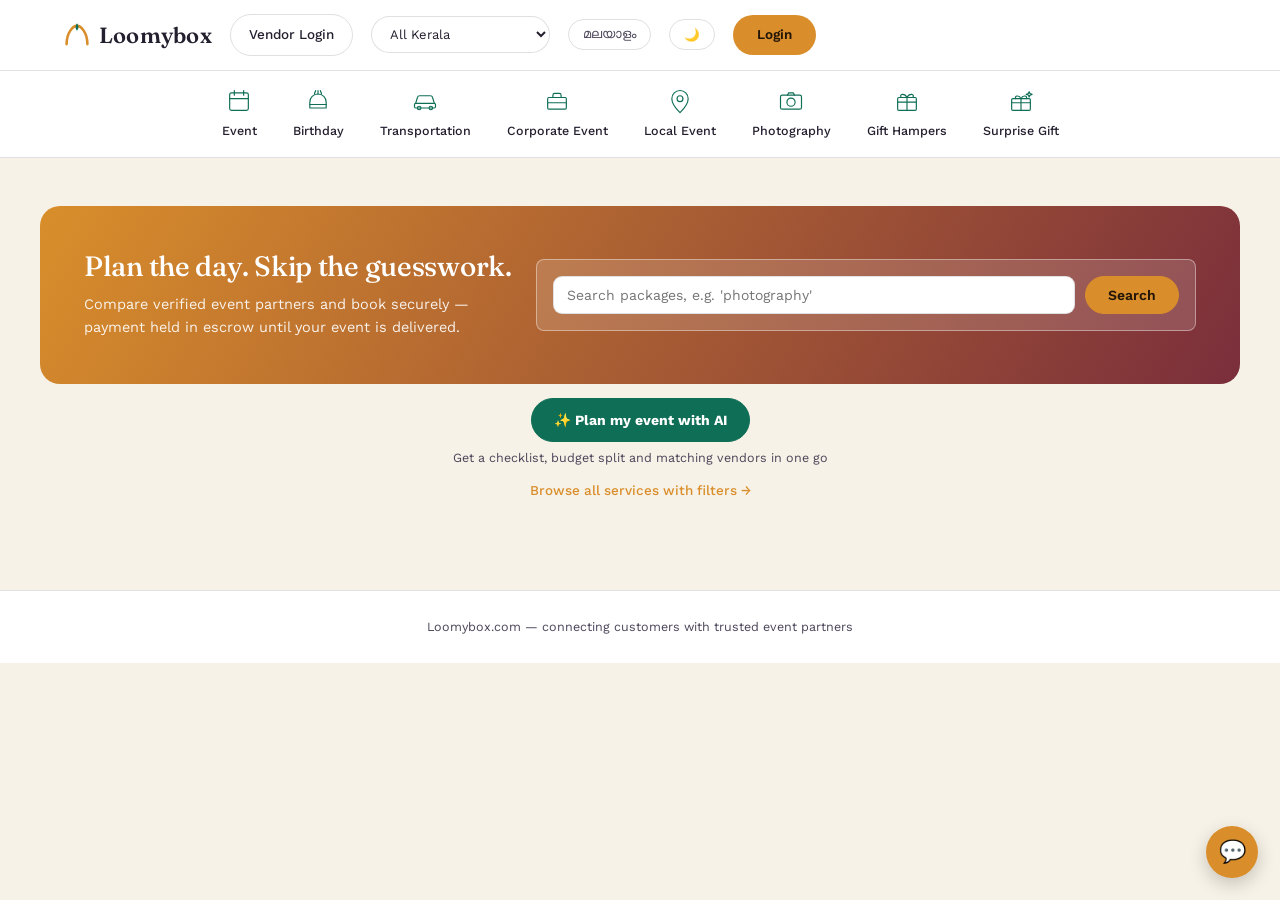
==== loomybox-frontend/index.html @ ffbf301c "Add files via upload" ====
<!DOCTYPE html>
<html lang="en">
<head>
<meta charset="UTF-8">
<meta name="viewport" content="width=device-width, initial-scale=1.0">
<title>Loomybox.com — find and book event services</title>
<link rel="stylesheet" href="assets/style.css">
</head>
<body>

<header><div class="header-inner" id="site-nav"></div></header>
<div class="category-strip">
  <div class="wrap" id="category-strip-links"></div>
</div>

<div class="wrap page">

  <div class="banner">
    <div>
      <h2 id="hero-headline">Plan the day. Skip the guesswork.</h2>
      <p id="hero-subtext">Compare verified event partners and book securely — payment held in escrow until your event is delivered.</p>
    </div>
    <div class="search-bar" style="margin:0;flex:1;min-width:260px">
      <input type="text" id="search-input" placeholder="Search packages, e.g. 'photography'" style="min-width:200px">
      <button class="btn btn-fill" id="hero-search-btn" onclick="goSearch()">Search</button>
    </div>
  </div>

  <div style="text-align:center;margin:14px 0 4px">
    <a href="plan.html" class="btn btn-blue" style="font-weight:700" id="plan-ai-link">✨ Plan my event with AI</a>
    <p style="font-size:12.5px;color:var(--ink-soft);margin-top:6px" id="plan-ai-sub">Get a checklist, budget split and matching vendors in one go</p>
  </div>

  <div class="swiper-wrap" id="photo-swiper" style="display:none">
    <div class="swiper-track" id="swiper-track"></div>
    <button class="swiper-arrow prev" id="swiper-prev" aria-label="Previous">&#8249;</button>
    <button class="swiper-arrow next" id="swiper-next" aria-label="Next">&#8250;</button>
    <div class="swiper-dots" id="swiper-dots"></div>
  </div>

  <p style="text-align:center;margin:10px 0 24px">
    <a href="search.html" style="color:var(--pink);font-size:13.5px;font-weight:500" id="browse-all-link">Browse all services with filters</a>
  </p>

  <!-- Admin-built homepage sections (top placement) — see admin.html "Homepage Sections" -->
  <div id="sections-top"></div>

  <div id="recommended-section"></div>

  <!-- Admin-built homepage sections (bottom placement) — see admin.html "Homepage Sections" -->
  <div id="sections-bottom"></div>
</div>

<footer>Loomybox.com — connecting customers with trusted event partners</footer>

<script src="assets/api.js"></script>
<script>
  // Apply translations (falls back to the English strings already in the
  // markup above if the dictionary doesn't have a key, or if lang is "en").
  document.getElementById("hero-headline").textContent = t("heroHeadline");
  document.getElementById("hero-subtext").textContent = t("heroSubtext");
  document.getElementById("search-input").placeholder = t("searchInputPlaceholder");
  document.getElementById("hero-search-btn").textContent = t("searchButton");
  document.getElementById("plan-ai-link").textContent = t("planWithAi");
  document.getElementById("plan-ai-sub").textContent = t("planWithAiSub");
  document.getElementById("browse-all-link").textContent = t("browseAll") + " →";

  document.getElementById("category-strip-links").innerHTML = CATEGORIES.map(c => `
    <a href="search.html?category=${c.value}">${categoryIconSvg(c.value)}<span>${categoryLabel(c.value)}</span></a>
  `).join("");

  function goSearch() {
    const val = document.getElementById("search-input").value.trim();
    const params = new URLSearchParams();
    if (val) params.set("search", val);
    window.location.href = `search.html${params.toString() ? "?" + params.toString() : ""}`;
  }

  document.getElementById("search-input").addEventListener("keydown", (e) => {
    if (e.key === "Enter") goSearch();
  });

  renderNav("browse");

  loadSiteSettings().then(settings => {
    if (settings.heroHeadline) document.getElementById("hero-headline").textContent = settings.heroHeadline;
    if (settings.heroSubtext) document.getElementById("hero-subtext").textContent = settings.heroSubtext;
    renderHomeSections(settings);
  });

  // Renders the sections built in admin.html → "Homepage Sections", in the order
  // and placement (top/bottom) the admin chose, skipping any turned off there.
  function renderHomeSections(settings) {
    let sections = [];
    try { sections = settings.homeSections ? JSON.parse(settings.homeSections) : []; }
    catch (e) { sections = []; }

    sections = sections.filter(s => s.enabled !== false);
    const top = sections.filter(s => s.placement === "top");
    const bottom = sections.filter(s => (s.placement || "bottom") === "bottom");

    document.getElementById("sections-top").innerHTML = top.map(sectionHtml).join("");
    document.getElementById("sections-bottom").innerHTML = bottom.map(sectionHtml).join("");
  }

  function sectionHtml(s) {
    const title = s.title ? `<h3>${escapeHtml(s.title)}</h3>` : "";
    const body = s.body ? `<p>${escapeHtml(s.body)}</p>` : "";
    const button = (s.buttonText && s.buttonLink)
      ? `<a class="btn btn-fill" href="${escapeHtml(s.buttonLink)}">${escapeHtml(s.buttonText)}</a>`
      : "";

    if (s.type === "banner") {
      const img = s.imageUrl ? `<div class="section-banner-img"><img src="${escapeHtml(s.imageUrl)}" alt="${escapeHtml(s.title || "")}"></div>` : "";
      return `<div class="home-section banner-section">${img}<div class="section-banner-content">${title}${body}${button}</div></div>`;
    }
    return `<div class="home-section text-section">${title}${body}${button}</div>`;
  }

  async function loadRecommended() {
    const section = document.getElementById("recommended-section");
    let recommended = [];
    let heading = "Popular right now";

    // If the person has items in their wishlist, personalize by their most-viewed category.
    const user = getUser();
    if (user && user.role === "CUSTOMER") {
      try {
        const wishlist = await apiFetch("/wishlist");
        if (wishlist.length) {
          const topCategory = wishlist[0].package.vendor.category;
          recommended = await apiFetch(`/packages?category=${topCategory}&sort=rating`);
          heading = "Recommended for you";
        }
      } catch (e) { /* not logged in or no wishlist yet, fall through to popular */ }
    }

    if (!recommended.length) {
      recommended = await apiFetch("/packages?sort=rating");
    }
    recommended = recommended.slice(0, 8);

    if (!recommended.length) { section.innerHTML = ""; return; }

    section.innerHTML = `
      <p class="section-label">${heading}</p>
      <div class="grid">
        ${recommended.map(pkg => `
          <div class="card" style="cursor:pointer" onclick="window.location.href='package.html?id=${pkg.id}'">
            <div class="card-img">${pkg.imageUrl ? `<img src="${pkg.imageUrl}" alt="${pkg.name}">` : categoryIconSvg(pkg.vendor.category)}</div>
            <div class="card-body">
              <div class="cat">${pkg.vendor.category} · ${pkg.vendor.city}</div>
              <h4>${pkg.name}</h4>
              <span class="rating-badge">★ ${pkg.vendor.rating.toFixed(1)}</span>
              ${priceRowHtml(pkg)}
            </div>
          </div>
        `).join("")}
      </div>
    `;
  }

  loadRecommended();

  // ---- Swipeable photo carousel ----
  // Pulls top-rated packages that have a real photo and lets the visitor swipe
  // (touch drag on mobile, mouse drag on desktop) or use the arrows/dots.
  async function loadSwiper() {
    let slides = [];
    try {
      const pkgs = await apiFetch("/packages?sort=rating");
      slides = pkgs.filter(p => p.imageUrl).slice(0, 8);
    } catch (e) { /* backend unreachable — just skip the carousel */ }

    if (!slides.length) return;

    const wrap = document.getElementById("photo-swiper");
    const track = document.getElementById("swiper-track");
    const dotsEl = document.getElementById("swiper-dots");
    wrap.style.display = "block";

    track.innerHTML = slides.map(pkg => `
      <div class="swiper-slide" onclick="window.location.href='package.html?id=${pkg.id}'">
        <img src="${pkg.imageUrl}" alt="${escapeHtml(pkg.name)}" draggable="false">
        <div class="swiper-caption">
          <div class="cat">${escapeHtml(pkg.vendor.category)} · ${escapeHtml(pkg.vendor.city)}</div>
          <h4>${escapeHtml(pkg.name)}</h4>
          <div class="price">₹${pkg.price.toLocaleString("en-IN")}</div>
        </div>
      </div>
    `).join("");

    dotsEl.innerHTML = slides.map((_, i) => `<button data-i="${i}"></button>`).join("");

    let current = 0;
    let autoplayTimer = null;

    function goTo(i) {
      current = (i + slides.length) % slides.length;
      track.style.transform = `translateX(-${current * 100}%)`;
      [...dotsEl.children].forEach((d, idx) => d.classList.toggle("active", idx === current));
    }
    function next() { goTo(current + 1); }
    function prev() { goTo(current - 1); }

    function startAutoplay() { autoplayTimer = setInterval(next, 4500); }
    function stopAutoplay() { clearInterval(autoplayTimer); }

    document.getElementById("swiper-next").addEventListener("click", () => { next(); stopAutoplay(); startAutoplay(); });
    document.getElementById("swiper-prev").addEventListener("click", () => { prev(); stopAutoplay(); startAutoplay(); });
    dotsEl.addEventListener("click", (e) => {
      if (e.target.dataset.i === undefined) return;
      goTo(Number(e.target.dataset.i)); stopAutoplay(); startAutoplay();
    });

    // Drag / swipe support (touch + mouse)
    let startX = 0, deltaX = 0, dragging = false;

    function dragStart(x) { dragging = true; startX = x; deltaX = 0; track.classList.add("dragging"); stopAutoplay(); }
    function dragMove(x) {
      if (!dragging) return;
      deltaX = x - startX;
      track.style.transform = `translateX(calc(-${current * 100}% + ${deltaX}px))`;
    }
    function dragEnd() {
      if (!dragging) return;
      dragging = false;
      track.classList.remove("dragging");
      const threshold = wrap.offsetWidth * 0.15;
      if (deltaX < -threshold) next();
      else if (deltaX > threshold) prev();
      else goTo(current);
      startAutoplay();
    }

    track.addEventListener("touchstart", (e) => dragStart(e.touches[0].clientX), { passive: true });
    track.addEventListener("touchmove", (e) => dragMove(e.touches[0].clientX), { passive: true });
    track.addEventListener("touchend", dragEnd);

    track.addEventListener("mousedown", (e) => { e.preventDefault(); dragStart(e.clientX); });
    window.addEventListener("mousemove", (e) => dragMove(e.clientX));
    window.addEventListener("mouseup", dragEnd);

    goTo(0);
    startAutoplay();
  }

  loadSwiper();
</script>
</body>
</html>
---- loomybox-frontend/assets/style.css ----
@import url('https://fonts.googleapis.com/css2?family=Fraunces:opsz,wght@9..144,500;9..144,600&family=Work+Sans:wght@400;500;600;700&display=swap');

:root{
  /* Palette ported from the new design: marigold (primary), wine (negative/
     accent), teal (positive/secondary) on a warm ivory page. */
  --ink:#241F2E;
  --ink-soft:#4A4458;
  --bg:#F7F2E7;
  --card:#FFFFFF;
  --line:rgba(36,31,46,0.14);
  --pink:#D98E2B;        /* marigold — primary CTA/brand accent */
  --pink-dark:#A8641A;   /* marigold-deep */
  --pink-tint:#F5E6CC;
  --gold:#0F6E56;        /* teal — secondary accent */
  --gold-tint:#DCEFE8;
  --green:#0A4E3E;       /* teal-deep — success/confirmed */
  --green-tint:#DCEFE8;
  --red:#7A2E3B;         /* wine — errors/negative */
  --red-tint:#F1E1E5;
  /* legacy alias — a couple of older pages reference --rose directly */
  --rose:var(--pink);
  --rose-tint:var(--pink-tint);
  color-scheme:light;
}
:root[data-theme="dark"]{
  --ink:#F2EEE6; --ink-soft:#C7C0B4; --bg:#1B1721; --card:#251F2C;
  --line:rgba(242,238,230,0.16);
  --pink:#E8A33D; --pink-dark:#F2BC66; --pink-tint:rgba(232,163,61,0.18);
  --gold:#3FBE96; --gold-tint:rgba(63,190,150,0.16);
  --green:#3FBE96; --green-tint:rgba(63,190,150,0.16);
  --red:#C9707D; --red-tint:rgba(201,112,125,0.16);
  color-scheme:dark;
}
@media (prefers-color-scheme:dark){
  :root:not([data-theme]){
    --ink:#F2EEE6; --ink-soft:#C7C0B4; --bg:#1B1721; --card:#251F2C;
    --line:rgba(242,238,230,0.16);
    --pink:#E8A33D; --pink-dark:#F2BC66; --pink-tint:rgba(232,163,61,0.18);
    --gold:#3FBE96; --gold-tint:rgba(63,190,150,0.16);
    --green:#3FBE96; --green-tint:rgba(63,190,150,0.16);
    --red:#C9707D; --red-tint:rgba(201,112,125,0.16);
    color-scheme:dark;
  }
}
*{box-sizing:border-box;margin:0;padding:0}
body{
  font-family:'Work Sans',sans-serif;
  color:var(--ink);
  background:var(--bg);
  line-height:1.6;
  font-size:15px;
  -webkit-font-smoothing:antialiased;
  transition:background .2s,color .2s;
}
h1,h2,h3{font-family:'Fraunces',serif;font-weight:500;line-height:1.2;letter-spacing:-0.01em;color:var(--ink)}
a{color:inherit;text-decoration:none}
.wrap{max-width:1200px;margin:0 auto;padding:0 24px}
img{max-width:100%;display:block}

/* ---- header ---- */
header{background:var(--card);padding:14px 0;border-bottom:1px solid var(--line)}
.header-inner{display:flex;align-items:center;gap:18px;max-width:1200px;margin:0 auto;padding:0 24px;flex-wrap:wrap}
.logo-block{display:flex;flex-direction:column;line-height:1}
.logo{display:inline-flex;align-items:center;gap:9px}
.logo .logo-word{
  font-family:'Fraunces',serif;font-size:22px;font-weight:600;letter-spacing:0.01em;color:var(--ink);
}
.lang-toggle, .theme-toggle{
  background:none;border:1px solid var(--line);color:var(--ink-soft);font-size:12.5px;font-weight:500;
  padding:7px 14px;border-radius:999px;cursor:pointer;white-space:nowrap;
}
.lang-toggle:hover, .theme-toggle:hover{border-color:var(--ink-soft);color:var(--ink)}
.vendor-pill{
  background:transparent;border:1px solid var(--line);color:var(--ink);font-size:13.5px;font-weight:500;
  padding:9px 18px;border-radius:999px;display:inline-flex;align-items:center;gap:6px;white-space:nowrap;
}
.vendor-pill:hover{border-color:var(--ink-soft)}
.header-search{flex:1;min-width:220px;display:flex;background:var(--card);border:1px solid var(--line);border-radius:999px;overflow:hidden}
.header-search input{border:none;flex:1;padding:11px 18px;font-size:14px;outline:none;background:transparent;color:var(--ink)}
.header-search input::placeholder{color:var(--ink-soft)}
.header-search button{border:none;background:transparent;color:var(--pink);padding:0 18px;cursor:pointer;font-size:16px}
.header-location{
  border:1px solid var(--line);border-radius:999px;padding:9px 14px;font-size:13px;color:var(--ink);
  background:var(--card);min-width:120px;
}
.header-actions{display:flex;align-items:center;gap:22px;color:var(--ink);font-size:13.5px;font-weight:500}
.header-actions a, .header-actions button{color:var(--ink);background:none;border:none;cursor:pointer;font-size:13.5px;font-weight:500;display:flex;align-items:center;gap:6px;transition:color .15s}
.header-actions a:hover, .header-actions button:hover{color:var(--pink)}
.header-actions .btn-login{background:var(--pink);color:#221507;padding:9px 24px;border-radius:999px;font-weight:600}
.header-actions .btn-login:hover{background:var(--pink-dark);color:#221507}
.icon-badge{position:relative}
.icon-badge .count{position:absolute;top:-9px;right:-12px;background:var(--pink);color:#221507;font-size:10px;padding:1px 5px;border-radius:8px;font-weight:700}

/* category strip: icon-over-label row, like Flipkart's homepage nav */
.category-strip{background:var(--card);border-bottom:1px solid var(--line)}
.category-strip .wrap{display:flex;gap:36px;padding:16px 24px;overflow-x:auto;align-items:flex-start;justify-content:center}
.category-strip a{
  display:flex;flex-direction:column;align-items:center;gap:6px;white-space:nowrap;
  font-size:12.5px;font-weight:500;color:var(--ink);flex-shrink:0;transition:transform .15s;
}
.category-strip a:hover{transform:translateY(-2px);color:var(--pink)}
.category-strip svg{width:28px;height:28px;color:var(--gold)}

/* ---- buttons ---- */
.btn{display:inline-block;padding:10px 22px;border-radius:999px;font-size:14px;border:1px solid var(--line);cursor:pointer;background:var(--card);color:var(--ink);font-family:inherit;transition:all .15s}
.btn:hover{border-color:var(--ink-soft)}
.btn-fill{background:var(--pink);border-color:var(--pink);color:#221507;font-weight:600}
.btn-fill:hover{background:var(--pink-dark)}
.btn-blue{background:var(--gold);border-color:var(--gold);color:#fff;font-weight:600}
.btn-blue:hover{filter:brightness(1.08)}
.btn-outline-danger{border-color:var(--red);color:var(--red);background:none}
.btn-outline-danger:hover{background:var(--red-tint)}
.btn-sm{padding:7px 16px;font-size:13px}
.btn:disabled{opacity:0.5;cursor:not-allowed}

/* ---- layout ---- */
.page{padding:28px 0 64px}
.page h1{font-size:24px;margin-bottom:20px}
.section-label{font-size:15px;color:var(--ink);margin-bottom:14px;font-weight:600;font-family:'Fraunces',serif}

/* banner */
.banner{
  background:linear-gradient(120deg,var(--pink),var(--red));color:#fff;border-radius:20px;padding:44px 44px;margin:20px 0 8px;
  display:flex;justify-content:space-between;align-items:center;flex-wrap:wrap;gap:24px;position:relative;overflow:hidden;
}
.banner h2{font-size:28px;margin-bottom:10px;color:#fff}
.banner p{font-size:14.5px;color:rgba(255,255,255,.9);max-width:420px}

/* swipeable photo carousel (homepage) */
.swiper-wrap{margin:20px 0 8px;position:relative;border-radius:14px;overflow:hidden;background:var(--pink-tint)}
.swiper-track{display:flex;touch-action:pan-y;cursor:grab;transition:transform .4s cubic-bezier(.22,.61,.36,1)}
.swiper-track.dragging{transition:none;cursor:grabbing}
.swiper-slide{flex:0 0 100%;position:relative;height:280px;background:var(--pink-tint)}
.swiper-slide img{width:100%;height:100%;object-fit:cover;display:block;pointer-events:none;user-select:none}
.swiper-caption{
  position:absolute;left:0;right:0;bottom:0;padding:22px 28px 18px;
  background:linear-gradient(0deg,rgba(0,0,0,.62),rgba(0,0,0,0));color:#fff;
}
.swiper-caption .cat{font-size:11px;text-transform:uppercase;letter-spacing:.05em;font-weight:600;opacity:.85}
.swiper-caption h4{color:#fff;font-size:18px;margin:4px 0 2px}
.swiper-caption .price{font-size:13.5px;font-weight:600;color:var(--gold-tint)}
.swiper-arrow{
  position:absolute;top:50%;transform:translateY(-50%);width:38px;height:38px;border-radius:50%;
  background:rgba(255,255,255,.85);border:none;display:flex;align-items:center;justify-content:center;
  cursor:pointer;box-shadow:0 2px 8px rgba(0,0,0,.15);color:var(--ink);font-size:16px;z-index:2;transition:background .15s;
}
.swiper-arrow:hover{background:#fff}
.swiper-arrow.prev{left:12px}
.swiper-arrow.next{right:12px}
.swiper-dots{position:absolute;bottom:10px;right:16px;display:flex;gap:6px;z-index:2}
.swiper-dots button{width:7px;height:7px;border-radius:50%;border:none;background:rgba(255,255,255,.55);cursor:pointer;padding:0}
.swiper-dots button.active{background:#fff;width:18px;border-radius:4px}
@media (max-width:640px){
  .swiper-slide{height:190px}
  .swiper-arrow{width:32px;height:32px}
  .swiper-caption h4{font-size:15px}
}

/* homepage sections (admin-built) */
.home-section{margin:32px 0}
.home-section h3{font-size:20px;margin-bottom:8px}
.home-section p{font-size:14px;color:var(--ink-soft);margin-bottom:12px}
.banner-section{background:var(--card);border:1px solid var(--line);border-radius:18px;overflow:hidden;display:flex;flex-wrap:wrap}
.section-banner-img{flex:1;min-width:240px;max-height:260px;overflow:hidden}
.section-banner-img img{width:100%;height:100%;object-fit:cover}
.section-banner-content{flex:1;min-width:240px;padding:28px}
.text-section{background:var(--card);border:1px solid var(--line);border-radius:18px;padding:28px}

/* search + filter row */
.search-bar{display:flex;gap:10px;flex-wrap:wrap;background:rgba(255,255,255,.15);border:1px solid rgba(255,255,255,.4);padding:16px;border-radius:8px}
.search-bar input, .search-bar select{flex:1;min-width:150px}
input, select, textarea{padding:10px 13px;border:1px solid var(--line);border-radius:9px;font-family:inherit;font-size:14px;background:#fff;color:var(--ink)}
textarea{width:100%;resize:vertical}
label{font-size:12px;color:var(--ink-soft);display:block;margin-bottom:5px;font-weight:500}
.field{margin-bottom:16px}

/* main layout: sidebar + grid (used on search.html) */
.shop-layout{display:grid;grid-template-columns:236px 1fr;gap:22px;align-items:start}
.filters-panel{background:var(--card);border:1px solid var(--line);border-radius:16px;padding:20px;position:sticky;top:20px}
.filters-panel h4{font-size:15px;font-weight:600;margin-bottom:16px;font-family:'Work Sans';color:var(--ink)}
.filter-group{margin-bottom:22px}
.filter-group:last-child{margin-bottom:0}
.filter-group .group-title{font-size:12.5px;font-weight:600;margin-bottom:10px;color:var(--ink-soft);text-transform:uppercase;letter-spacing:.03em}
.filter-option{display:flex;align-items:center;gap:9px;font-size:13.5px;margin-bottom:9px;cursor:pointer;color:var(--ink)}
.filter-option input{margin:0;accent-color:var(--pink)}

.results-toolbar{display:flex;justify-content:space-between;align-items:center;background:var(--card);border:1px solid var(--line);padding:13px 18px;border-radius:14px;margin-bottom:16px;flex-wrap:wrap;gap:10px}
.results-toolbar span{font-size:14px;color:var(--ink-soft)}

/* chips */
.chip-row{display:flex;gap:10px;flex-wrap:wrap;margin-bottom:16px}
.chip{padding:9px 18px;border-radius:20px;font-size:13.5px;font-weight:500;cursor:pointer;border:1px solid var(--line);background:var(--card);transition:all .15s;color:var(--ink)}
.chip.active{background:var(--pink);color:#221507;border-color:var(--pink)}

/* ---- product grid / cards ---- */
.grid{display:grid;grid-template-columns:repeat(auto-fill,minmax(210px,1fr));gap:16px}
.card{border:1px solid var(--line);border-radius:16px;overflow:hidden;background:var(--card);position:relative;transition:box-shadow .2s,transform .2s,border-color .2s}
.card:hover{box-shadow:0 8px 22px rgba(33,33,33,.08);transform:translateY(-2px)}
.wishlist-heart{position:absolute;top:10px;right:10px;background:rgba(255,255,255,.95);border-radius:50%;width:30px;height:30px;display:flex;align-items:center;justify-content:center;cursor:pointer;font-size:14px;z-index:2;border:1px solid var(--line);color:var(--ink-soft);transition:all .15s}
.wishlist-heart:hover{color:var(--red)}
.wishlist-heart.active{color:var(--pink);border-color:var(--pink)}
.card-img{height:150px;display:flex;align-items:center;justify-content:center;background:var(--pink-tint);overflow:hidden}
.card-img img{width:100%;height:100%;object-fit:cover}
.card-img svg{width:42px;height:42px;color:var(--pink);opacity:.85}
.card-body{padding:14px}
.card-body .cat{font-size:11px;color:var(--ink-soft);margin-bottom:5px;text-transform:uppercase;letter-spacing:.04em;font-weight:600}
.card-body h4{font-size:14.5px;font-weight:600;margin-bottom:6px;overflow:hidden;text-overflow:ellipsis;white-space:nowrap;font-family:'Work Sans';color:var(--ink)}
.rating-badge{display:inline-flex;align-items:center;gap:3px;background:var(--green);color:#fff;font-size:11px;font-weight:600;padding:3px 7px;border-radius:4px}
.price-row{display:flex;align-items:baseline;gap:8px;margin:9px 0}
.price-row .price{font-size:16px;font-weight:700;color:var(--ink)}
.price-row .original{font-size:12px;color:var(--ink-soft);text-decoration:line-through}
.price-row .discount{font-size:12px;color:var(--green);font-weight:600}
.desc{font-size:12.5px;color:var(--ink-soft);margin-bottom:12px;min-height:32px}

/* forms / auth */
.auth-box{max-width:400px;margin:56px auto;border:1px solid var(--line);border-radius:18px;padding:32px;background:var(--card);box-shadow:0 6px 24px rgba(33,33,33,.06)}
.auth-toggle{display:flex;gap:20px;margin-bottom:22px;border-bottom:1px solid var(--line)}
.auth-toggle button{background:none;border:none;padding:10px 0;font-size:14.5px;color:var(--ink-soft);cursor:pointer;border-bottom:2px solid transparent;font-weight:500}
.auth-toggle button.active{color:var(--ink);border-color:var(--pink);font-weight:600}
.error-msg{color:var(--red);font-size:12.5px;margin-top:10px}
.success-msg{color:var(--green);font-size:12.5px;margin-top:10px}

/* cart / bookings / order list */
.list-item{display:flex;justify-content:space-between;align-items:center;gap:16px;border:1px solid var(--line);border-radius:14px;padding:16px 18px;margin-bottom:12px;flex-wrap:wrap;background:var(--card)}
.list-item .info h4{font-size:14.5px;font-weight:600;margin-bottom:3px;color:var(--ink)}
.list-item .info p{font-size:12.5px;color:var(--ink-soft)}
.badge{font-size:11px;padding:5px 12px;border-radius:20px;white-space:nowrap;font-weight:600;letter-spacing:.02em}
.badge.pending{background:var(--gold-tint);color:#8A6316}
.badge.confirmed{background:var(--green-tint);color:var(--green)}
.badge.completed{background:var(--pink-tint);color:var(--pink)}
.badge.cancelled, .badge.disputed{background:var(--red-tint);color:var(--red)}

.cart-summary{background:var(--card);border:1px solid var(--line);border-radius:16px;padding:22px;max-width:340px;margin-left:auto}
.cart-summary .row{display:flex;justify-content:space-between;font-size:13.5px;padding:7px 0;color:var(--ink-soft)}
.cart-summary .row.total{font-weight:700;font-size:16px;color:var(--ink);border-top:1px solid var(--line);margin-top:8px;padding-top:14px}

/* order tracking timeline */
.order-timeline{display:flex;align-items:flex-start;padding:22px 8px 8px;margin-top:14px}
.timeline-step{flex:1;text-align:center;position:relative}
.timeline-step .dot{width:24px;height:24px;border-radius:50%;background:var(--line);color:#fff;display:flex;align-items:center;justify-content:center;font-size:11px;margin:0 auto 8px;font-weight:700}
.timeline-step.done .dot{background:var(--green)}
.timeline-step.current .dot{background:var(--pink)}
.timeline-step .line{position:absolute;top:12px;left:-50%;width:100%;height:2px;background:var(--line);z-index:-1}
.timeline-step.done .line, .timeline-step.current .line{background:var(--green)}
.timeline-step:first-child .line{display:none}
.timeline-step .label{font-size:11px;color:var(--ink-soft)}
.timeline-step.done .label, .timeline-step.current .label{color:var(--ink);font-weight:500}

.empty-state{text-align:center;padding:64px 20px;color:var(--ink-soft);background:var(--card);border:1px solid var(--line);border-radius:16px;font-size:14px}

footer{padding:26px;text-align:center;font-size:12.5px;color:var(--ink-soft);background:#fff;border-top:1px solid var(--line)}

@media(max-width:800px){
  .shop-layout{grid-template-columns:1fr}
  .filters-panel{position:static}
  .header-search{order:3;width:100%}
  .banner{padding:30px 26px}
}

/* ---- trust signals (verified badge, response time, completed count) ---- */
.trust-row{display:flex;flex-wrap:wrap;gap:6px;margin:6px 0}
.trust-chip{font-size:11px;padding:3px 9px;border-radius:12px;background:var(--pink-tint);color:var(--pink);font-weight:600}
.trust-chip.verified{background:var(--green-tint);color:var(--green)}

/* ---- photo gallery (package detail + vendor dashboard) ---- */
.gallery-main{border-radius:14px;overflow:hidden;background:var(--pink-tint);height:380px;display:flex;align-items:center;justify-content:center;font-size:64px}
.gallery-main img{width:100%;height:100%;object-fit:cover;cursor:zoom-in}
.gallery-thumbs{display:flex;gap:8px;margin-top:8px;overflow-x:auto}
.gallery-thumbs img{width:64px;height:64px;object-fit:cover;border-radius:8px;cursor:pointer;border:2px solid transparent;flex:0 0 auto}
.gallery-thumbs img.active{border-color:var(--pink)}
.mini-gallery{display:flex;gap:6px;flex-wrap:wrap;margin-top:8px}
.mini-gallery .thumb-wrap{position:relative}
.mini-gallery img{width:52px;height:52px;object-fit:cover;border-radius:6px}
.mini-gallery .thumb-remove{position:absolute;top:-6px;right:-6px;width:18px;height:18px;border-radius:50%;background:var(--red);color:#fff;border:none;font-size:11px;line-height:18px;cursor:pointer;padding:0}

/* ---- vendor availability calendar (simple date-list manager) ---- */
.avail-form{display:flex;gap:8px;max-width:360px;margin-bottom:12px}
.avail-list{display:flex;flex-wrap:wrap;gap:8px}
.avail-chip{display:flex;align-items:center;gap:6px;font-size:12.5px;background:var(--card);border:1px solid var(--line);border-radius:8px;padding:6px 10px}
.avail-chip button{border:none;background:none;color:var(--red);cursor:pointer;font-size:13px;padding:0}

/* ---- messaging ---- */
.msg-layout{display:grid;grid-template-columns:280px 1fr;gap:0;border:1px solid var(--line);border-radius:18px;overflow:hidden;height:560px}
.msg-convo-list{border-right:1px solid var(--line);overflow-y:auto;background:var(--pink-tint)}
.msg-convo-item{padding:14px 16px;border-bottom:1px solid var(--line);cursor:pointer}
.msg-convo-item:hover, .msg-convo-item.active{background:var(--card)}
.msg-convo-item h5{font-size:13.5px;margin-bottom:3px}
.msg-convo-item p{font-size:12px;color:var(--ink-soft);overflow:hidden;text-overflow:ellipsis;white-space:nowrap}
.msg-thread{display:flex;flex-direction:column;height:100%}
.msg-thread-body{flex:1;overflow-y:auto;padding:16px;display:flex;flex-direction:column;gap:10px}
.msg-bubble{max-width:70%;padding:9px 13px;border-radius:14px;font-size:13.5px}
.msg-bubble.mine{align-self:flex-end;background:var(--pink);color:#221507;border-bottom-right-radius:3px}
.msg-bubble.theirs{align-self:flex-start;background:var(--pink-tint);border-bottom-left-radius:3px}
.msg-bubble .time{font-size:10px;opacity:.7;margin-top:3px;display:block}
.msg-composer{display:flex;border-top:1px solid var(--line)}
.msg-composer input{flex:1;border:none;padding:12px 14px;font-size:13.5px;outline:none}
.msg-composer button{border:none;background:var(--pink);color:#221507;padding:0 20px;cursor:pointer;font-weight:600}
@media(max-width:700px){.msg-layout{grid-template-columns:1fr;height:auto}.msg-convo-list{max-height:180px}}

/* ---- quote comparison (My Requirements) ---- */
.requirement-card{border:1px solid var(--line);border-radius:16px;padding:16px 18px;margin-bottom:16px}
.quote-compare-row{display:grid;grid-template-columns:repeat(auto-fit,minmax(220px,1fr));gap:12px;margin-top:12px}
.quote-card{border:1px solid var(--line);border-radius:14px;padding:12px 14px;background:var(--card)}
.quote-card.accepted{border-color:var(--green);background:var(--green-tint)}
.quote-card .qprice{font-size:17px;font-weight:700;color:var(--pink)}

/* ---- admin quality/fraud flags ---- */
.flag-item{border-left:3px solid var(--gold);background:var(--gold-tint);border-radius:0 8px 8px 0;padding:10px 14px;margin-bottom:8px;font-size:13px}
.flag-item.severe{border-left-color:var(--red);background:var(--red-tint)}
.flag-type{font-size:10.5px;text-transform:uppercase;letter-spacing:.04em;font-weight:700;color:var(--ink-soft);display:block;margin-bottom:2px}

/* ---- onboarding checklist (vendor dashboard, pending state) ---- */
.onboard-checklist{margin-top:10px}
.onboard-item{display:flex;align-items:center;gap:8px;font-size:13px;padding:5px 0}
.onboard-item .tick{width:16px;height:16px;border-radius:50%;border:2px solid var(--line);flex:0 0 auto;display:flex;align-items:center;justify-content:center;font-size:10px}
.onboard-item.done .tick{background:var(--green);border-color:var(--green);color:#fff}
.onboard-item.done{color:var(--ink-soft);text-decoration:line-through}
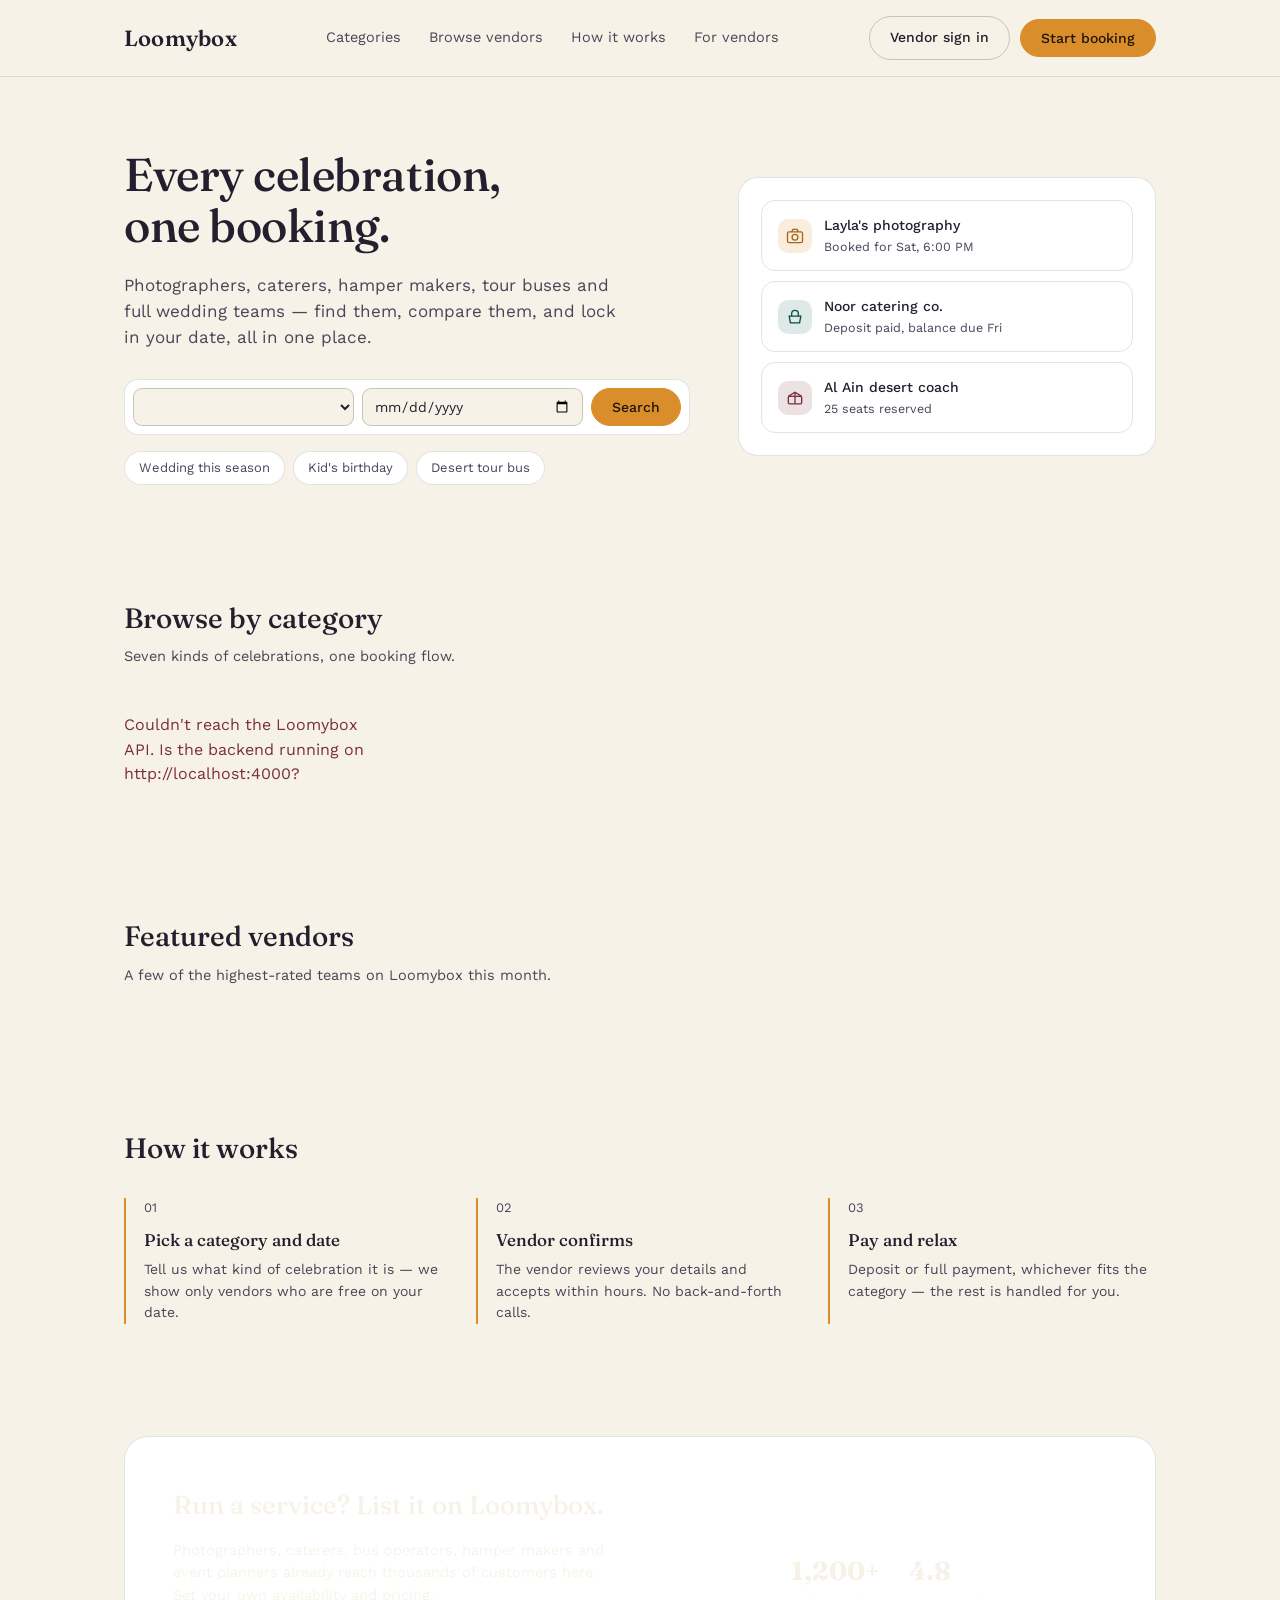
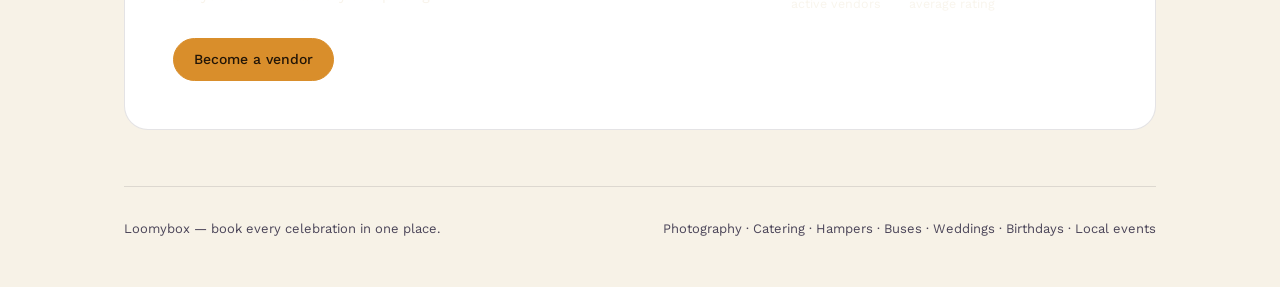
==== commit 0688281b: "Add files via upload" ====
--- a/loomybox-frontend/index.html
+++ b/loomybox-frontend/index.html
@@ -2,250 +2,163 @@
 <html lang="en">
 <head>
 <meta charset="UTF-8">
-<meta name="viewport" content="width=device-width, initial-scale=1.0">
-<title>Loomybox.com — find and book event services</title>
-<link rel="stylesheet" href="assets/style.css">
+<meta name="viewport" content="width=device-width, initial-scale=1, viewport-fit=cover">
+<title>Loomybox — book every celebration in one place</title>
+<link rel="preconnect" href="https://fonts.googleapis.com">
+<link rel="preconnect" href="https://fonts.gstatic.com" crossorigin>
+<link href="https://fonts.googleapis.com/css2?family=Fraunces:opsz,wght@9..144,400;9..144,500;9..144,600&family=Work+Sans:wght@400;500;600&display=swap" rel="stylesheet">
+<link rel="stylesheet" href="css/styles.css">
 </head>
 <body>
 
-<header><div class="header-inner" id="site-nav"></div></header>
-<div class="category-strip">
-  <div class="wrap" id="category-strip-links"></div>
+<nav>
+  <div class="nav-inner">
+    <div class="logo">Loomybox</div>
+    <div class="nav-links">
+      <a href="#categories">Categories</a>
+      <a href="#vendors">Browse vendors</a>
+      <a href="#how">How it works</a>
+      <a href="#vendor-cta">For vendors</a>
+    </div>
+    <div class="nav-cta">
+      <a class="btn" href="vendor.html" style="text-decoration:none;display:inline-block;">Vendor sign in</a>
+      <button class="btn btn-primary" onclick="document.getElementById('categories').scrollIntoView({behavior:'smooth'})">Start booking</button>
+    </div>
+  </div>
+</nav>
+
+<div class="wrap">
+  <section class="hero">
+    <div>
+      <h1>Every celebration,<br>one booking.</h1>
+      <p class="lead">Photographers, caterers, hamper makers, tour buses and full wedding teams — find them, compare them, and lock in your date, all in one place.</p>
+      <div class="search-bar">
+        <select id="hero-category"></select>
+        <input type="date" id="hero-date">
+        <button class="btn btn-primary" onclick="openBookingFor(document.getElementById('hero-category').value)">Search</button>
+      </div>
+      <div class="chip-row">
+        <span class="chip" onclick="openBookingFor('wedding')">Wedding this season</span>
+        <span class="chip" onclick="openBookingFor('birthday')">Kid's birthday</span>
+        <span class="chip" onclick="openBookingFor('bus')">Desert tour bus</span>
+      </div>
+    </div>
+    <div class="hero-visual">
+      <div class="stack-card">
+        <div class="stack-icon" style="background:rgba(217,142,43,0.16)">
+          <svg viewBox="0 0 24 24" fill="none" stroke="var(--marigold-deep)" stroke-width="1.6" width="20" height="20"><rect x="3" y="7" width="18" height="13" rx="2"/><path d="M8 7l1.5-3h5L16 7"/><circle cx="12" cy="13.5" r="3.5"/></svg>
+        </div>
+        <div><div class="stack-title">Layla's photography</div><div class="stack-sub">Booked for Sat, 6:00 PM</div></div>
+      </div>
+      <div class="stack-card">
+        <div class="stack-icon" style="background:rgba(15,110,86,0.14)">
+          <svg viewBox="0 0 24 24" fill="none" stroke="var(--teal-deep)" stroke-width="1.6" width="20" height="20"><path d="M5 11h14l-1.5 8h-11L5 11z"/><path d="M8 11V8a4 4 0 018 0v3"/></svg>
+        </div>
+        <div><div class="stack-title">Noor catering co.</div><div class="stack-sub">Deposit paid, balance due Fri</div></div>
+      </div>
+      <div class="stack-card">
+        <div class="stack-icon" style="background:rgba(122,46,59,0.14)">
+          <svg viewBox="0 0 24 24" fill="none" stroke="var(--wine)" stroke-width="1.6" width="20" height="20"><rect x="4" y="10" width="16" height="9" rx="1.5"/><path d="M4 10l8-5 8 5"/><path d="M12 5v14"/></svg>
+        </div>
+        <div><div class="stack-title">Al Ain desert coach</div><div class="stack-sub">25 seats reserved</div></div>
+      </div>
+    </div>
+  </section>
 </div>
 
-<div class="wrap page">
+<div class="wrap" id="categories">
+  <section class="section">
+    <div class="section-head">
+      <div><h2>Browse by category</h2><p>Seven kinds of celebrations, one booking flow.</p></div>
+    </div>
+    <div class="cat-grid" id="cat-grid"></div>
+  </section>
+</div>
 
-  <div class="banner">
-    <div>
-      <h2 id="hero-headline">Plan the day. Skip the guesswork.</h2>
-      <p id="hero-subtext">Compare verified event partners and book securely — payment held in escrow until your event is delivered.</p>
+<div class="wrap" id="vendors">
+  <section class="section">
+    <div class="section-head">
+      <div><h2>Featured vendors</h2><p>A few of the highest-rated teams on Loomybox this month.</p></div>
     </div>
-    <div class="search-bar" style="margin:0;flex:1;min-width:260px">
-      <input type="text" id="search-input" placeholder="Search packages, e.g. 'photography'" style="min-width:200px">
-      <button class="btn btn-fill" id="hero-search-btn" onclick="goSearch()">Search</button>
+    <div class="vendor-grid" id="vendor-grid"></div>
+  </section>
+</div>
+
+<div class="wrap" id="how">
+  <section class="section">
+    <div class="section-head"><h2>How it works</h2></div>
+    <div class="steps">
+      <div class="step"><div class="num">01</div><h3>Pick a category and date</h3><p>Tell us what kind of celebration it is — we show only vendors who are free on your date.</p></div>
+      <div class="step"><div class="num">02</div><h3>Vendor confirms</h3><p>The vendor reviews your details and accepts within hours. No back-and-forth calls.</p></div>
+      <div class="step"><div class="num">03</div><h3>Pay and relax</h3><p>Deposit or full payment, whichever fits the category — the rest is handled for you.</p></div>
+    </div>
+  </section>
+</div>
+
+<div class="wrap" id="vendor-cta">
+  <section class="section">
+    <div class="band">
+      <div>
+        <h2>Run a service? List it on Loomybox.</h2>
+        <p>Photographers, caterers, bus operators, hamper makers and event planners already reach thousands of customers here. Set your own availability and pricing.</p>
+        <a class="btn btn-primary" style="margin-top:16px;display:inline-block;text-decoration:none;" href="vendor.html">Become a vendor</a>
+      </div>
+      <div class="band-stats">
+        <div class="band-stat"><b>1,200+</b><span>active vendors</span></div>
+        <div class="band-stat"><b>4.8</b><span>average rating</span></div>
+      </div>
+    </div>
+  </section>
+</div>
+
+<div class="wrap">
+  <footer>
+    <div>Loomybox — book every celebration in one place.</div>
+    <div>Photography · Catering · Hampers · Buses · Weddings · Birthdays · Local events</div>
+  </footer>
+</div>
+
+<div class="modal-overlay" id="modal-overlay">
+  <div class="modal">
+    <div id="modal-form-view">
+      <div class="modal-head">
+        <h3>Request a booking</h3>
+        <button class="modal-close" aria-label="Close" onclick="closeModal()">&times;</button>
+      </div>
+      <p class="modal-sub" id="modal-sub">Tell us the details and the vendor will confirm within 24 hours.</p>
+      <div class="field">
+        <label class="field-label">Category</label>
+        <select id="modal-category" onchange="onCategoryChange()"></select>
+      </div>
+      <div class="field">
+        <label class="field-label">Vendor</label>
+        <select id="modal-vendor" onchange="renderDynamicFields()"></select>
+      </div>
+      <div class="row2">
+        <div class="field"><label class="field-label">Your name</label><input type="text" id="modal-name" placeholder="Full name"></div>
+        <div class="field"><label class="field-label">Email</label><input type="email" id="modal-email" placeholder="you@example.com"></div>
+      </div>
+      <div class="row2">
+        <div class="field"><label class="field-label">Date</label><input type="date" id="modal-date"></div>
+        <div class="field"><label class="field-label">Time</label><input type="time" id="modal-time"></div>
+      </div>
+      <div id="dynamic-fields"></div>
+      <div class="note" id="payment-note"></div>
+      <div id="form-error"></div>
+      <button class="btn btn-primary" style="width:100%;" onclick="submitBooking()">Request booking</button>
+    </div>
+    <div id="modal-confirm-view" style="display:none;">
+      <div class="confirm-view">
+        <svg class="confirm-icon" viewBox="0 0 24 24" fill="none" stroke="currentColor" stroke-width="1.6"><circle cx="12" cy="12" r="10"/><path d="M8 12.5l2.5 2.5L16 9"/></svg>
+        <h3 style="margin-bottom:8px;">Request sent</h3>
+        <p class="modal-sub" id="confirm-text">The vendor usually responds within a few hours. We'll email you as soon as it's confirmed.</p>
+        <button class="btn btn-primary" style="margin-top:8px;" onclick="closeModal()">Done</button>
+      </div>
     </div>
   </div>
-
-  <div style="text-align:center;margin:14px 0 4px">
-    <a href="plan.html" class="btn btn-blue" style="font-weight:700" id="plan-ai-link">✨ Plan my event with AI</a>
-    <p style="font-size:12.5px;color:var(--ink-soft);margin-top:6px" id="plan-ai-sub">Get a checklist, budget split and matching vendors in one go</p>
-  </div>
-
-  <div class="swiper-wrap" id="photo-swiper" style="display:none">
-    <div class="swiper-track" id="swiper-track"></div>
-    <button class="swiper-arrow prev" id="swiper-prev" aria-label="Previous">&#8249;</button>
-    <button class="swiper-arrow next" id="swiper-next" aria-label="Next">&#8250;</button>
-    <div class="swiper-dots" id="swiper-dots"></div>
-  </div>
-
-  <p style="text-align:center;margin:10px 0 24px">
-    <a href="search.html" style="color:var(--pink);font-size:13.5px;font-weight:500" id="browse-all-link">Browse all services with filters</a>
-  </p>
-
-  <!-- Admin-built homepage sections (top placement) — see admin.html "Homepage Sections" -->
-  <div id="sections-top"></div>
-
-  <div id="recommended-section"></div>
-
-  <!-- Admin-built homepage sections (bottom placement) — see admin.html "Homepage Sections" -->
-  <div id="sections-bottom"></div>
 </div>
 
-<footer>Loomybox.com — connecting customers with trusted event partners</footer>
-
-<script src="assets/api.js"></script>
-<script>
-  // Apply translations (falls back to the English strings already in the
-  // markup above if the dictionary doesn't have a key, or if lang is "en").
-  document.getElementById("hero-headline").textContent = t("heroHeadline");
-  document.getElementById("hero-subtext").textContent = t("heroSubtext");
-  document.getElementById("search-input").placeholder = t("searchInputPlaceholder");
-  document.getElementById("hero-search-btn").textContent = t("searchButton");
-  document.getElementById("plan-ai-link").textContent = t("planWithAi");
-  document.getElementById("plan-ai-sub").textContent = t("planWithAiSub");
-  document.getElementById("browse-all-link").textContent = t("browseAll") + " →";
-
-  document.getElementById("category-strip-links").innerHTML = CATEGORIES.map(c => `
-    <a href="search.html?category=${c.value}">${categoryIconSvg(c.value)}<span>${categoryLabel(c.value)}</span></a>
-  `).join("");
-
-  function goSearch() {
-    const val = document.getElementById("search-input").value.trim();
-    const params = new URLSearchParams();
-    if (val) params.set("search", val);
-    window.location.href = `search.html${params.toString() ? "?" + params.toString() : ""}`;
-  }
-
-  document.getElementById("search-input").addEventListener("keydown", (e) => {
-    if (e.key === "Enter") goSearch();
-  });
-
-  renderNav("browse");
-
-  loadSiteSettings().then(settings => {
-    if (settings.heroHeadline) document.getElementById("hero-headline").textContent = settings.heroHeadline;
-    if (settings.heroSubtext) document.getElementById("hero-subtext").textContent = settings.heroSubtext;
-    renderHomeSections(settings);
-  });
-
-  // Renders the sections built in admin.html → "Homepage Sections", in the order
-  // and placement (top/bottom) the admin chose, skipping any turned off there.
-  function renderHomeSections(settings) {
-    let sections = [];
-    try { sections = settings.homeSections ? JSON.parse(settings.homeSections) : []; }
-    catch (e) { sections = []; }
-
-    sections = sections.filter(s => s.enabled !== false);
-    const top = sections.filter(s => s.placement === "top");
-    const bottom = sections.filter(s => (s.placement || "bottom") === "bottom");
-
-    document.getElementById("sections-top").innerHTML = top.map(sectionHtml).join("");
-    document.getElementById("sections-bottom").innerHTML = bottom.map(sectionHtml).join("");
-  }
-
-  function sectionHtml(s) {
-    const title = s.title ? `<h3>${escapeHtml(s.title)}</h3>` : "";
-    const body = s.body ? `<p>${escapeHtml(s.body)}</p>` : "";
-    const button = (s.buttonText && s.buttonLink)
-      ? `<a class="btn btn-fill" href="${escapeHtml(s.buttonLink)}">${escapeHtml(s.buttonText)}</a>`
-      : "";
-
-    if (s.type === "banner") {
-      const img = s.imageUrl ? `<div class="section-banner-img"><img src="${escapeHtml(s.imageUrl)}" alt="${escapeHtml(s.title || "")}"></div>` : "";
-      return `<div class="home-section banner-section">${img}<div class="section-banner-content">${title}${body}${button}</div></div>`;
-    }
-    return `<div class="home-section text-section">${title}${body}${button}</div>`;
-  }
-
-  async function loadRecommended() {
-    const section = document.getElementById("recommended-section");
-    let recommended = [];
-    let heading = "Popular right now";
-
-    // If the person has items in their wishlist, personalize by their most-viewed category.
-    const user = getUser();
-    if (user && user.role === "CUSTOMER") {
-      try {
-        const wishlist = await apiFetch("/wishlist");
-        if (wishlist.length) {
-          const topCategory = wishlist[0].package.vendor.category;
-          recommended = await apiFetch(`/packages?category=${topCategory}&sort=rating`);
-          heading = "Recommended for you";
-        }
-      } catch (e) { /* not logged in or no wishlist yet, fall through to popular */ }
-    }
-
-    if (!recommended.length) {
-      recommended = await apiFetch("/packages?sort=rating");
-    }
-    recommended = recommended.slice(0, 8);
-
-    if (!recommended.length) { section.innerHTML = ""; return; }
-
-    section.innerHTML = `
-      <p class="section-label">${heading}</p>
-      <div class="grid">
-        ${recommended.map(pkg => `
-          <div class="card" style="cursor:pointer" onclick="window.location.href='package.html?id=${pkg.id}'">
-            <div class="card-img">${pkg.imageUrl ? `<img src="${pkg.imageUrl}" alt="${pkg.name}">` : categoryIconSvg(pkg.vendor.category)}</div>
-            <div class="card-body">
-              <div class="cat">${pkg.vendor.category} · ${pkg.vendor.city}</div>
-              <h4>${pkg.name}</h4>
-              <span class="rating-badge">★ ${pkg.vendor.rating.toFixed(1)}</span>
-              ${priceRowHtml(pkg)}
-            </div>
-          </div>
-        `).join("")}
-      </div>
-    `;
-  }
-
-  loadRecommended();
-
-  // ---- Swipeable photo carousel ----
-  // Pulls top-rated packages that have a real photo and lets the visitor swipe
-  // (touch drag on mobile, mouse drag on desktop) or use the arrows/dots.
-  async function loadSwiper() {
-    let slides = [];
-    try {
-      const pkgs = await apiFetch("/packages?sort=rating");
-      slides = pkgs.filter(p => p.imageUrl).slice(0, 8);
-    } catch (e) { /* backend unreachable — just skip the carousel */ }
-
-    if (!slides.length) return;
-
-    const wrap = document.getElementById("photo-swiper");
-    const track = document.getElementById("swiper-track");
-    const dotsEl = document.getElementById("swiper-dots");
-    wrap.style.display = "block";
-
-    track.innerHTML = slides.map(pkg => `
-      <div class="swiper-slide" onclick="window.location.href='package.html?id=${pkg.id}'">
-        <img src="${pkg.imageUrl}" alt="${escapeHtml(pkg.name)}" draggable="false">
-        <div class="swiper-caption">
-          <div class="cat">${escapeHtml(pkg.vendor.category)} · ${escapeHtml(pkg.vendor.city)}</div>
-          <h4>${escapeHtml(pkg.name)}</h4>
-          <div class="price">₹${pkg.price.toLocaleString("en-IN")}</div>
-        </div>
-      </div>
-    `).join("");
-
-    dotsEl.innerHTML = slides.map((_, i) => `<button data-i="${i}"></button>`).join("");
-
-    let current = 0;
-    let autoplayTimer = null;
-
-    function goTo(i) {
-      current = (i + slides.length) % slides.length;
-      track.style.transform = `translateX(-${current * 100}%)`;
-      [...dotsEl.children].forEach((d, idx) => d.classList.toggle("active", idx === current));
-    }
-    function next() { goTo(current + 1); }
-    function prev() { goTo(current - 1); }
-
-    function startAutoplay() { autoplayTimer = setInterval(next, 4500); }
-    function stopAutoplay() { clearInterval(autoplayTimer); }
-
-    document.getElementById("swiper-next").addEventListener("click", () => { next(); stopAutoplay(); startAutoplay(); });
-    document.getElementById("swiper-prev").addEventListener("click", () => { prev(); stopAutoplay(); startAutoplay(); });
-    dotsEl.addEventListener("click", (e) => {
-      if (e.target.dataset.i === undefined) return;
-      goTo(Number(e.target.dataset.i)); stopAutoplay(); startAutoplay();
-    });
-
-    // Drag / swipe support (touch + mouse)
-    let startX = 0, deltaX = 0, dragging = false;
-
-    function dragStart(x) { dragging = true; startX = x; deltaX = 0; track.classList.add("dragging"); stopAutoplay(); }
-    function dragMove(x) {
-      if (!dragging) return;
-      deltaX = x - startX;
-      track.style.transform = `translateX(calc(-${current * 100}% + ${deltaX}px))`;
-    }
-    function dragEnd() {
-      if (!dragging) return;
-      dragging = false;
-      track.classList.remove("dragging");
-      const threshold = wrap.offsetWidth * 0.15;
-      if (deltaX < -threshold) next();
-      else if (deltaX > threshold) prev();
-      else goTo(current);
-      startAutoplay();
-    }
-
-    track.addEventListener("touchstart", (e) => dragStart(e.touches[0].clientX), { passive: true });
-    track.addEventListener("touchmove", (e) => dragMove(e.touches[0].clientX), { passive: true });
-    track.addEventListener("touchend", dragEnd);
-
-    track.addEventListener("mousedown", (e) => { e.preventDefault(); dragStart(e.clientX); });
-    window.addEventListener("mousemove", (e) => dragMove(e.clientX));
-    window.addEventListener("mouseup", dragEnd);
-
-    goTo(0);
-    startAutoplay();
-  }
-
-  loadSwiper();
-</script>
+<script src="js/api.js"></script>
+<script src="js/app.js"></script>
 </body>
 </html>
--- a/loomybox-frontend/css/styles.css
+++ b/loomybox-frontend/css/styles.css
@@ -0,0 +1,205 @@
+:root {
+  --ink: #241F2E;
+  --ink-soft: #4A4458;
+  --page: #F7F2E7;
+  --card: #FFFFFF;
+  --line: rgba(36,31,46,0.12);
+  --line-strong: rgba(36,31,46,0.22);
+  --marigold: #D98E2B;
+  --marigold-deep: #A8641A;
+  --wine: #7A2E3B;
+  --teal: #0F6E56;
+  --teal-deep: #0A4E3E;
+  color-scheme: light;
+}
+:root[data-theme="dark"] {
+  --ink: #F2EEE6;
+  --ink-soft: #C7C0B4;
+  --page: #1B1721;
+  --card: #251F2C;
+  --line: rgba(242,238,230,0.14);
+  --line-strong: rgba(242,238,230,0.24);
+  --marigold: #E8A33D;
+  --marigold-deep: #F2BC66;
+  --wine: #C9707D;
+  --teal: #3FBE96;
+  --teal-deep: #6FD3B4;
+  color-scheme: dark;
+}
+@media (prefers-color-scheme: dark) {
+  :root:not([data-theme]) {
+    --ink: #F2EEE6; --ink-soft: #C7C0B4; --page: #1B1721; --card: #251F2C;
+    --line: rgba(242,238,230,0.14); --line-strong: rgba(242,238,230,0.24);
+    --marigold: #E8A33D; --marigold-deep: #F2BC66; --wine: #C9707D;
+    --teal: #3FBE96; --teal-deep: #6FD3B4; color-scheme: dark;
+  }
+}
+* { box-sizing: border-box; }
+html { scroll-padding-top: calc(72px + env(safe-area-inset-top, 0px)); }
+body {
+  margin: 0; background: var(--page); color: var(--ink);
+  font-family: 'Work Sans', sans-serif; line-height: 1.55;
+  padding-top: env(safe-area-inset-top, 0px);
+  padding-bottom: env(safe-area-inset-bottom, 0px);
+}
+h1, h2, h3 { font-family: 'Fraunces', serif; font-weight: 500; margin: 0; }
+a { color: inherit; }
+.wrap { max-width: 1080px; margin: 0 auto; padding: 0 24px; }
+img, svg { max-width: 100%; }
+
+/* Nav */
+nav {
+  position: sticky; top: 0; z-index: 20; background: var(--page);
+  border-bottom: 0.5px solid var(--line);
+  padding-top: env(safe-area-inset-top, 0px);
+}
+.nav-inner { display: flex; align-items: center; justify-content: space-between; padding: 16px 24px; max-width: 1080px; margin: 0 auto; }
+.logo { font-family: 'Fraunces', serif; font-size: 22px; font-weight: 600; letter-spacing: 0.01em; }
+.nav-links { display: flex; gap: 28px; font-size: 14.5px; }
+.nav-links a { text-decoration: none; color: var(--ink-soft); }
+.nav-links a:hover { color: var(--ink); }
+.nav-cta { display: flex; gap: 10px; align-items: center; }
+.btn {
+  font-family: 'Work Sans', sans-serif; font-size: 14px; font-weight: 500;
+  border-radius: 999px; padding: 10px 20px; border: 0.5px solid var(--line-strong);
+  background: transparent; color: var(--ink); cursor: pointer; white-space: nowrap;
+}
+.btn:hover { border-color: var(--ink-soft); }
+.btn-primary { background: var(--marigold); border-color: var(--marigold); color: #221507; }
+.btn-primary:hover { background: var(--marigold-deep); border-color: var(--marigold-deep); }
+@media (max-width: 720px) { .nav-links { display: none; } }
+
+/* Hero */
+.hero { padding: 72px 0 56px; display: grid; grid-template-columns: 1.15fr 0.85fr; gap: 48px; align-items: center; }
+.hero h1 { font-size: 46px; line-height: 1.12; letter-spacing: -0.01em; }
+.hero p.lead { font-size: 17px; color: var(--ink-soft); max-width: 46ch; margin: 20px 0 28px; }
+@media (max-width: 860px) { .hero { grid-template-columns: 1fr; } .hero h1 { font-size: 34px; } }
+
+.search-bar {
+  display: flex; gap: 8px; background: var(--card); border: 0.5px solid var(--line);
+  border-radius: 14px; padding: 8px; flex-wrap: wrap;
+}
+.search-bar select, .search-bar input { flex: 1; min-width: 140px; }
+.search-bar button { flex-shrink: 0; }
+
+.chip-row { display: flex; gap: 8px; flex-wrap: wrap; margin-top: 16px; }
+.chip {
+  font-size: 13px; padding: 6px 14px; border-radius: 999px; border: 0.5px solid var(--line);
+  background: var(--card); cursor: pointer; color: var(--ink-soft);
+}
+.chip:hover { border-color: var(--line-strong); color: var(--ink); }
+
+.hero-visual {
+  background: var(--card); border: 0.5px solid var(--line); border-radius: 20px;
+  padding: 22px; position: relative;
+}
+.hero-visual .stack-card {
+  border-radius: 14px; padding: 14px 16px; margin-bottom: 10px; display: flex; align-items: center; gap: 12px;
+  border: 0.5px solid var(--line);
+}
+.hero-visual .stack-card:last-child { margin-bottom: 0; }
+.stack-icon { width: 34px; height: 34px; border-radius: 10px; display: flex; align-items: center; justify-content: center; flex-shrink: 0; }
+.stack-title { font-size: 14px; font-weight: 500; }
+.stack-sub { font-size: 12.5px; color: var(--ink-soft); }
+
+/* Section headers */
+.section { padding: 56px 0; }
+.section-head { display: flex; align-items: baseline; justify-content: space-between; margin-bottom: 28px; gap: 16px; flex-wrap: wrap; }
+.section-head h2 { font-size: 28px; }
+.section-head p { color: var(--ink-soft); font-size: 14.5px; margin: 6px 0 0; }
+
+/* Categories */
+.cat-grid { display: grid; grid-template-columns: repeat(4, 1fr); gap: 14px; }
+@media (max-width: 860px) { .cat-grid { grid-template-columns: repeat(2, 1fr); } }
+.cat-card {
+  background: var(--card); border: 0.5px solid var(--line); border-radius: 16px;
+  padding: 22px 18px; cursor: pointer; text-align: left;
+}
+.cat-card:hover { border-color: var(--line-strong); }
+.cat-icon { width: 38px; height: 38px; margin-bottom: 14px; color: var(--teal-deep); }
+.cat-card h3 { font-size: 16px; font-weight: 500; margin-bottom: 4px; font-family: 'Work Sans', sans-serif; }
+.cat-card p { font-size: 13px; color: var(--ink-soft); margin: 0; }
+
+/* Vendor cards */
+.vendor-grid { display: grid; grid-template-columns: repeat(3, 1fr); gap: 16px; }
+@media (max-width: 860px) { .vendor-grid { grid-template-columns: 1fr; } }
+.vendor-card { background: var(--card); border: 0.5px solid var(--line); border-radius: 16px; overflow: hidden; }
+.vendor-thumb { height: 120px; background: linear-gradient(135deg, var(--marigold) 0%, var(--wine) 100%); opacity: 0.85; }
+.vendor-body { padding: 16px 18px 18px; }
+.vendor-tag { font-size: 12px; color: var(--teal-deep); font-weight: 500; margin-bottom: 6px; }
+.vendor-name { font-size: 16px; font-weight: 500; margin-bottom: 4px; }
+.vendor-meta { font-size: 13px; color: var(--ink-soft); margin-bottom: 14px; }
+.vendor-foot { display: flex; align-items: center; justify-content: space-between; }
+.vendor-price { font-size: 14px; font-weight: 500; }
+.vendor-price span { font-weight: 400; color: var(--ink-soft); font-size: 12.5px; }
+
+/* Steps */
+.steps { display: grid; grid-template-columns: repeat(3, 1fr); gap: 24px; }
+@media (max-width: 860px) { .steps { grid-template-columns: 1fr; } }
+.step { border-left: 2px solid var(--marigold); padding-left: 18px; }
+.step .num { font-size: 13px; color: var(--ink-soft); margin-bottom: 8px; }
+.step h3 { font-size: 17px; margin-bottom: 6px; }
+.step p { font-size: 14px; color: var(--ink-soft); margin: 0; }
+
+/* Vendor CTA band */
+.band { background: var(--ink); color: var(--page); border-radius: 24px; padding: 48px; display: grid; grid-template-columns: 1.3fr 0.7fr; gap: 32px; align-items: center; }
+:root[data-theme="dark"] .band, :root:not([data-theme]) .band { background: var(--card); border: 0.5px solid var(--line); }
+@media (prefers-color-scheme: dark) { :root:not([data-theme]) .band { background: var(--card); border: 0.5px solid var(--line); color: var(--ink); } }
+.band h2 { font-size: 26px; margin-bottom: 12px; }
+.band p { font-size: 14.5px; opacity: 0.85; max-width: 48ch; }
+.band-stats { display: flex; gap: 28px; }
+.band-stat b { font-family: 'Fraunces', serif; font-size: 26px; display: block; }
+.band-stat span { font-size: 12.5px; opacity: 0.75; }
+@media (max-width: 860px) { .band { grid-template-columns: 1fr; padding: 32px 24px; } }
+
+footer { border-top: 0.5px solid var(--line); padding: 32px 0 48px; font-size: 13px; color: var(--ink-soft); display: flex; justify-content: space-between; flex-wrap: wrap; gap: 12px; }
+
+/* Modal */
+.modal-overlay {
+  position: fixed; inset: 0; background: rgba(20,16,26,0.55); display: none;
+  align-items: flex-start; justify-content: center; z-index: 50; padding: 40px 16px;
+  overflow-y: auto;
+}
+.modal-overlay.open { display: flex; }
+.modal {
+  background: var(--card); border-radius: 18px; max-width: 460px; width: 100%;
+  padding: 24px; border: 0.5px solid var(--line);
+}
+.modal-head { display: flex; justify-content: space-between; align-items: center; margin-bottom: 6px; }
+.modal-head h3 { font-size: 19px; }
+.modal-close { background: none; border: none; cursor: pointer; color: var(--ink-soft); font-size: 20px; line-height: 1; padding: 4px; }
+.modal-sub { font-size: 13px; color: var(--ink-soft); margin: 0 0 18px; }
+label.field-label { font-size: 13px; color: var(--ink-soft); display: block; margin: 0 0 5px; }
+.field { margin-bottom: 12px; }
+input, select, textarea {
+  width: 100%; font-family: 'Work Sans', sans-serif; font-size: 14px; padding: 9px 11px;
+  border-radius: 9px; border: 0.5px solid var(--line-strong); background: var(--page); color: var(--ink);
+}
+input:focus, select:focus, textarea:focus { outline: none; box-shadow: 0 0 0 2px var(--teal); }
+.row2 { display: flex; gap: 10px; }
+.row2 .field { flex: 1; }
+.note { font-size: 12.5px; color: var(--ink-soft); background: var(--page); border-radius: 9px; padding: 10px 12px; margin: 4px 0 16px; border: 0.5px solid var(--line); }
+.error-text { font-size: 12.5px; color: var(--wine); margin-top: 4px; }
+.confirm-view { text-align: center; padding: 12px 0; }
+.confirm-icon { width: 48px; height: 48px; margin: 0 auto 14px; color: var(--teal-deep); }
+
+/* Vendor dashboard */
+.login-card { max-width: 380px; margin: 64px auto; background: var(--card); border: 0.5px solid var(--line); border-radius: 16px; padding: 28px; }
+.login-card h2 { margin-bottom: 6px; }
+.login-card p { color: var(--ink-soft); font-size: 14px; margin: 0 0 20px; }
+.dash-header { display: flex; align-items: center; justify-content: space-between; padding: 24px 0; }
+.dash-header p { color: var(--ink-soft); font-size: 14px; margin: 2px 0 0; }
+.summary-row { display: grid; grid-template-columns: repeat(4, 1fr); gap: 14px; margin-bottom: 28px; }
+@media (max-width: 720px) { .summary-row { grid-template-columns: repeat(2, 1fr); } }
+.summary-card { background: var(--card); border: 0.5px solid var(--line); border-radius: 14px; padding: 16px 18px; }
+.summary-card b { font-family: 'Fraunces', serif; font-size: 26px; display: block; }
+.summary-card span { font-size: 12.5px; color: var(--ink-soft); }
+.booking-row { background: var(--card); border: 0.5px solid var(--line); border-radius: 14px; padding: 16px 18px; margin-bottom: 12px; display: flex; justify-content: space-between; align-items: center; gap: 16px; flex-wrap: wrap; }
+.booking-info b { font-size: 15px; display: block; margin-bottom: 3px; }
+.booking-info span { font-size: 13px; color: var(--ink-soft); }
+.booking-actions { display: flex; gap: 8px; align-items: center; }
+.badge { font-size: 12px; padding: 4px 11px; border-radius: 999px; font-weight: 500; }
+.badge-pending { background: rgba(217,142,43,0.16); color: var(--marigold-deep); }
+.badge-accepted { background: rgba(15,110,86,0.16); color: var(--teal-deep); }
+.badge-declined { background: rgba(122,46,59,0.16); color: var(--wine); }
+.empty-state { text-align: center; color: var(--ink-soft); font-size: 14px; padding: 48px 0; }
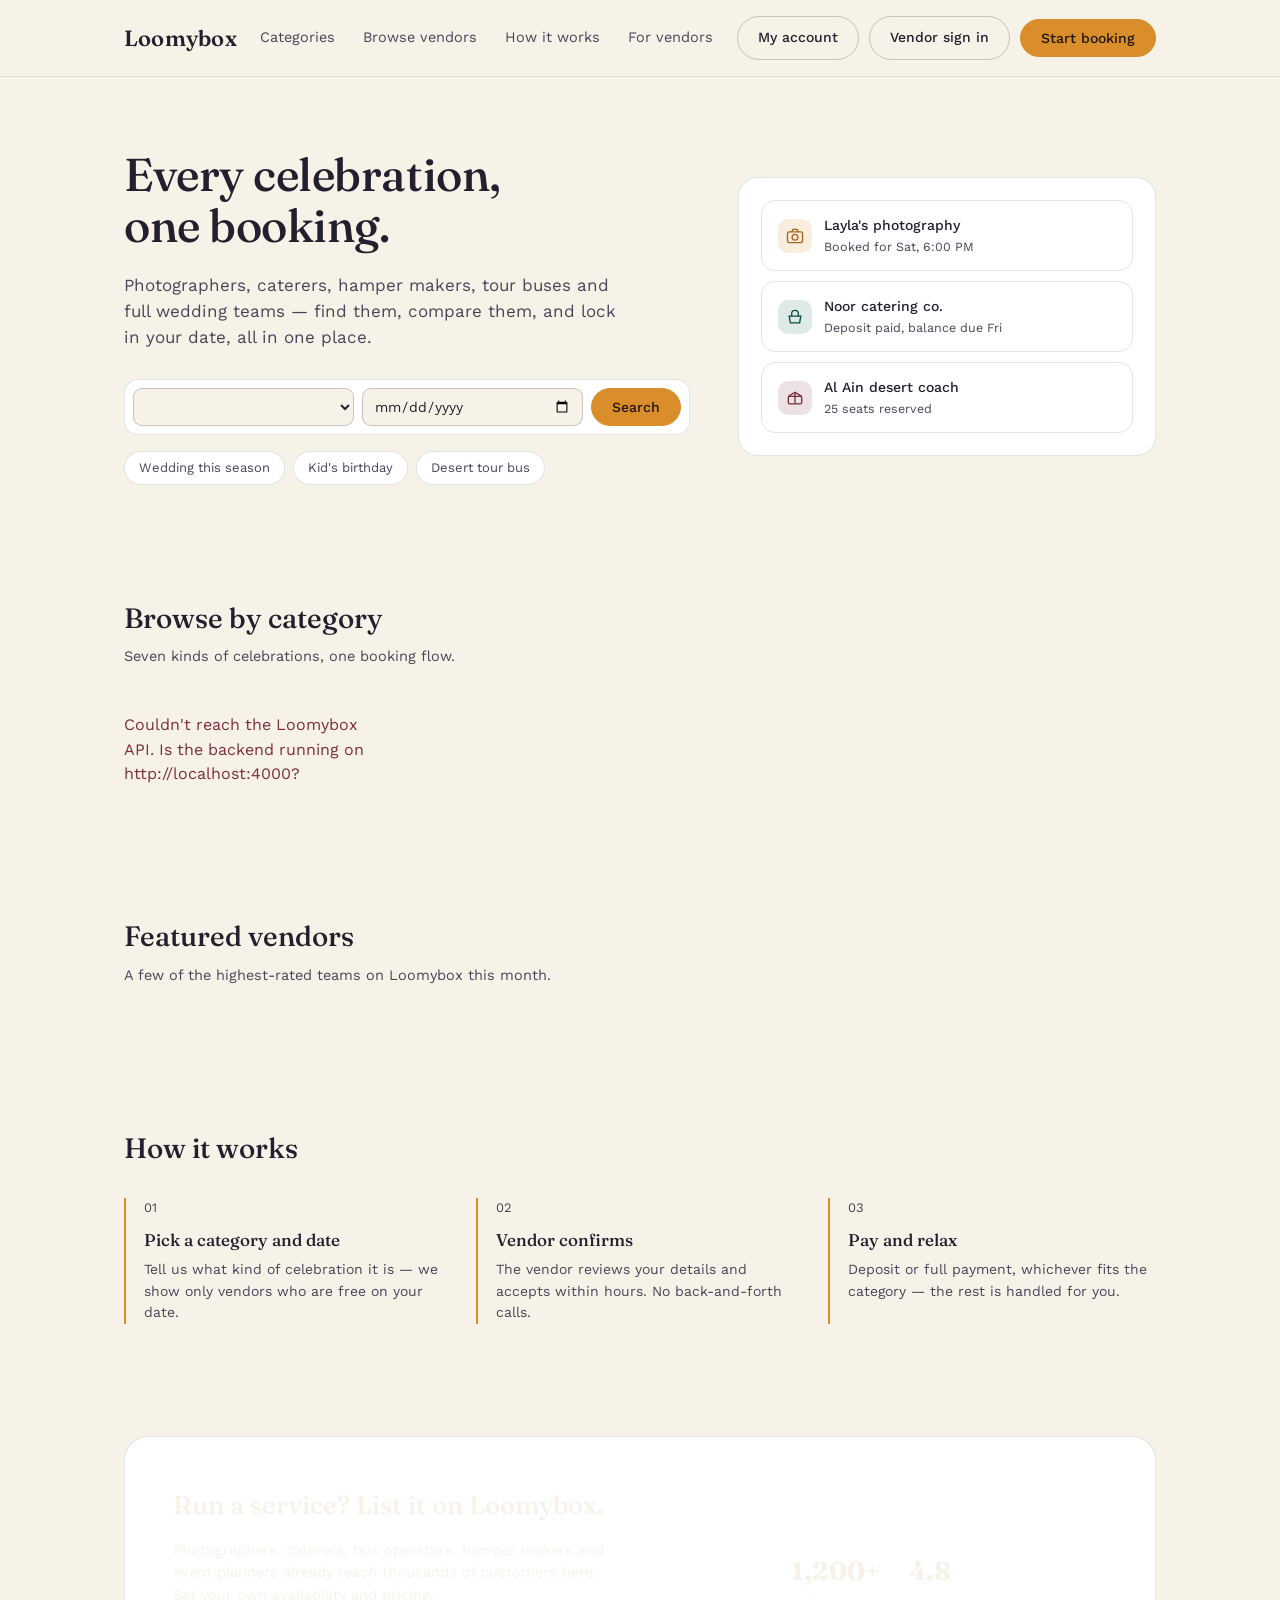
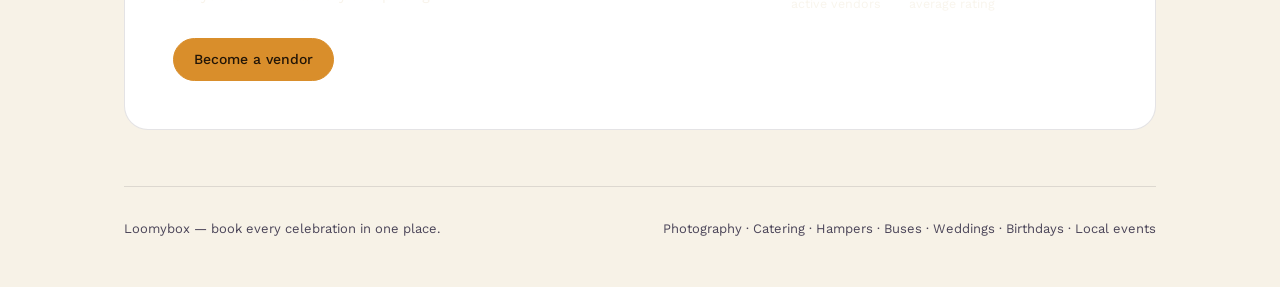
==== commit bd2931c4: "Add files via upload" ====
--- a/loomybox-frontend/index.html
+++ b/loomybox-frontend/index.html
@@ -21,6 +21,7 @@
       <a href="#vendor-cta">For vendors</a>
     </div>
     <div class="nav-cta">
+      <a class="btn" href="account.html" style="text-decoration:none;display:inline-block;" id="account-link">My account</a>
       <a class="btn" href="vendor.html" style="text-decoration:none;display:inline-block;">Vendor sign in</a>
       <button class="btn btn-primary" onclick="document.getElementById('categories').scrollIntoView({behavior:'smooth'})">Start booking</button>
     </div>
@@ -159,6 +160,7 @@
 </div>
 
 <script src="js/api.js"></script>
+<script src="js/category-meta.js"></script>
 <script src="js/app.js"></script>
 </body>
 </html>
